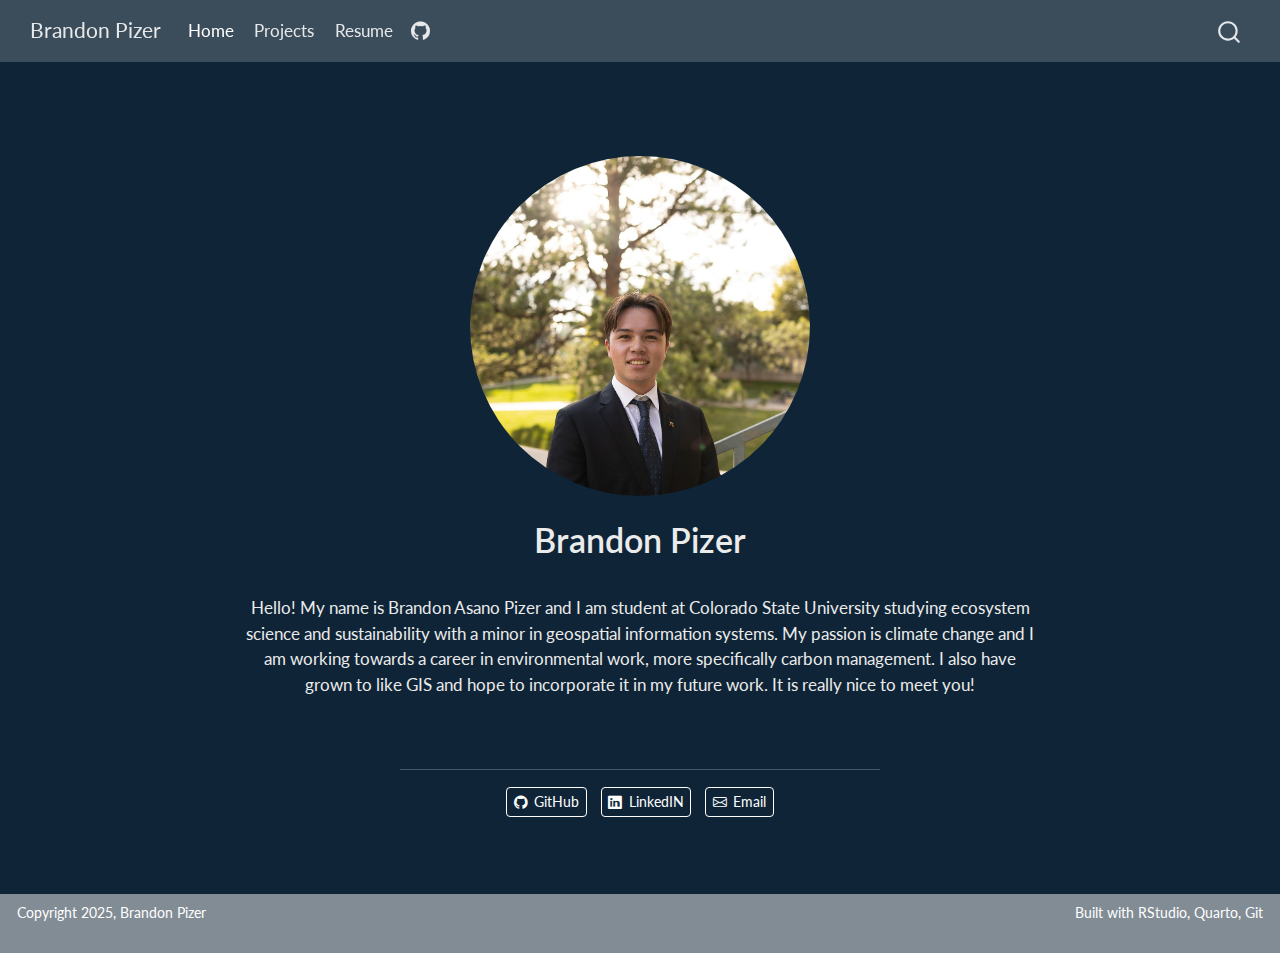
==== docs/index.html @ e33e81cc "Website Structure" ====
<!DOCTYPE html>
<html xmlns="http://www.w3.org/1999/xhtml" lang="en" xml:lang="en"><head>

<meta charset="utf-8">
<meta name="generator" content="quarto-1.5.57">

<meta name="viewport" content="width=device-width, initial-scale=1.0, user-scalable=yes">


<title>Brandon Pizer</title>
<style>
code{white-space: pre-wrap;}
span.smallcaps{font-variant: small-caps;}
div.columns{display: flex; gap: min(4vw, 1.5em);}
div.column{flex: auto; overflow-x: auto;}
div.hanging-indent{margin-left: 1.5em; text-indent: -1.5em;}
ul.task-list{list-style: none;}
ul.task-list li input[type="checkbox"] {
  width: 0.8em;
  margin: 0 0.8em 0.2em -1em; /* quarto-specific, see https://github.com/quarto-dev/quarto-cli/issues/4556 */ 
  vertical-align: middle;
}
</style>


<script src="site_libs/quarto-nav/quarto-nav.js"></script>
<script src="site_libs/quarto-nav/headroom.min.js"></script>
<script src="site_libs/clipboard/clipboard.min.js"></script>
<script src="site_libs/quarto-search/autocomplete.umd.js"></script>
<script src="site_libs/quarto-search/fuse.min.js"></script>
<script src="site_libs/quarto-search/quarto-search.js"></script>
<meta name="quarto:offset" content="./">
<script src="site_libs/quarto-html/quarto.js"></script>
<script src="site_libs/quarto-html/popper.min.js"></script>
<script src="site_libs/quarto-html/tippy.umd.min.js"></script>
<link href="site_libs/quarto-html/tippy.css" rel="stylesheet">
<link href="site_libs/quarto-html/quarto-syntax-highlighting-dark.css" rel="stylesheet" id="quarto-text-highlighting-styles">
<script src="site_libs/bootstrap/bootstrap.min.js"></script>
<link href="site_libs/bootstrap/bootstrap-icons.css" rel="stylesheet">
<link href="site_libs/bootstrap/bootstrap.min.css" rel="stylesheet" id="quarto-bootstrap" data-mode="dark">
<script id="quarto-search-options" type="application/json">{
  "location": "navbar",
  "copy-button": false,
  "collapse-after": 3,
  "panel-placement": "end",
  "type": "overlay",
  "limit": 50,
  "keyboard-shortcut": [
    "f",
    "/",
    "s"
  ],
  "show-item-context": false,
  "language": {
    "search-no-results-text": "No results",
    "search-matching-documents-text": "matching documents",
    "search-copy-link-title": "Copy link to search",
    "search-hide-matches-text": "Hide additional matches",
    "search-more-match-text": "more match in this document",
    "search-more-matches-text": "more matches in this document",
    "search-clear-button-title": "Clear",
    "search-text-placeholder": "",
    "search-detached-cancel-button-title": "Cancel",
    "search-submit-button-title": "Submit",
    "search-label": "Search"
  }
}</script>


<link rel="stylesheet" href="styles.css">
</head>

<body class="nav-fixed fullcontent">

<div id="quarto-search-results"></div>
  <header id="quarto-header" class="headroom fixed-top">
    <nav class="navbar navbar-expand-lg " data-bs-theme="dark">
      <div class="navbar-container container-fluid">
      <div class="navbar-brand-container mx-auto">
    <a class="navbar-brand" href="./index.html">
    <span class="navbar-title">Brandon Pizer</span>
    </a>
  </div>
            <div id="quarto-search" class="" title="Search"></div>
          <button class="navbar-toggler" type="button" data-bs-toggle="collapse" data-bs-target="#navbarCollapse" aria-controls="navbarCollapse" role="menu" aria-expanded="false" aria-label="Toggle navigation" onclick="if (window.quartoToggleHeadroom) { window.quartoToggleHeadroom(); }">
  <span class="navbar-toggler-icon"></span>
</button>
          <div class="collapse navbar-collapse" id="navbarCollapse">
            <ul class="navbar-nav navbar-nav-scroll me-auto">
  <li class="nav-item">
    <a class="nav-link active" href="./index.html" aria-current="page"> 
<span class="menu-text">Home</span></a>
  </li>  
  <li class="nav-item">
    <a class="nav-link" href="./projects.html"> 
<span class="menu-text">Projects</span></a>
  </li>  
  <li class="nav-item">
    <a class="nav-link" href="./docs/Brandon Pizer Resume 2025.pdf"> 
<span class="menu-text">Resume</span></a>
  </li>  
  <li class="nav-item compact">
    <a class="nav-link" href="https://github.com/brandonpizer"> <i class="bi bi-github" role="img">
</i> 
<span class="menu-text"></span></a>
  </li>  
</ul>
          </div> <!-- /navcollapse -->
            <div class="quarto-navbar-tools">
</div>
      </div> <!-- /container-fluid -->
    </nav>
</header>
<!-- content -->
<div id="quarto-content" class="quarto-container page-columns page-rows-contents page-layout-article page-navbar">
<!-- sidebar -->
<!-- margin-sidebar -->
    
<!-- main -->
<div class="quarto-about-jolla">
  <img src="img/Professional_Headshot.jpeg" class="about-image
  round " style="height: 20em; width: 20em;">
 <header id="title-block-header" class="quarto-title-block default">
<div class="quarto-title">
<h1 class="title">Brandon Pizer</h1>
</div>
<div class="quarto-title-meta">
  </div>
</header><main class="content" id="quarto-document-content">
<p>Hello! My name is Brandon Asano Pizer and I am student at Colorado State University studying ecosystem science and sustainability with a minor in geospatial information systems. My passion is climate change and I am working towards a career in environmental work, more specifically carbon management. I also have grown to like GIS and hope to incorporate it in my future work. It is really nice to meet you!</p>
<pre><code></code></pre>


</main> 
  <hr class="about-sep">
   <div class="about-links">
  <a href="https://github.com/brandonpizer" class="about-link" rel="" target="_blank">
    <i class="bi bi-github"></i>
     <span class="about-link-text">GitHub</span>
  </a>
  <a href="https://www.linkedin.com/in/brandon-pizer-750432325/" class="about-link" rel="" target="_blank">
    <i class="bi bi-linkedin"></i>
     <span class="about-link-text">LinkedIN</span>
  </a>
  <a href="mailto:brandonpizer08@gmail.com" class="about-link" rel="" target="">
    <i class="bi bi-envelope"></i>
     <span class="about-link-text">Email</span>
  </a>
</div>
</div>
 <!-- /main -->
<script id="quarto-html-after-body" type="application/javascript">
window.document.addEventListener("DOMContentLoaded", function (event) {
  const toggleBodyColorMode = (bsSheetEl) => {
    const mode = bsSheetEl.getAttribute("data-mode");
    const bodyEl = window.document.querySelector("body");
    if (mode === "dark") {
      bodyEl.classList.add("quarto-dark");
      bodyEl.classList.remove("quarto-light");
    } else {
      bodyEl.classList.add("quarto-light");
      bodyEl.classList.remove("quarto-dark");
    }
  }
  const toggleBodyColorPrimary = () => {
    const bsSheetEl = window.document.querySelector("link#quarto-bootstrap");
    if (bsSheetEl) {
      toggleBodyColorMode(bsSheetEl);
    }
  }
  toggleBodyColorPrimary();  
  const isCodeAnnotation = (el) => {
    for (const clz of el.classList) {
      if (clz.startsWith('code-annotation-')) {                     
        return true;
      }
    }
    return false;
  }
  const onCopySuccess = function(e) {
    // button target
    const button = e.trigger;
    // don't keep focus
    button.blur();
    // flash "checked"
    button.classList.add('code-copy-button-checked');
    var currentTitle = button.getAttribute("title");
    button.setAttribute("title", "Copied!");
    let tooltip;
    if (window.bootstrap) {
      button.setAttribute("data-bs-toggle", "tooltip");
      button.setAttribute("data-bs-placement", "left");
      button.setAttribute("data-bs-title", "Copied!");
      tooltip = new bootstrap.Tooltip(button, 
        { trigger: "manual", 
          customClass: "code-copy-button-tooltip",
          offset: [0, -8]});
      tooltip.show();    
    }
    setTimeout(function() {
      if (tooltip) {
        tooltip.hide();
        button.removeAttribute("data-bs-title");
        button.removeAttribute("data-bs-toggle");
        button.removeAttribute("data-bs-placement");
      }
      button.setAttribute("title", currentTitle);
      button.classList.remove('code-copy-button-checked');
    }, 1000);
    // clear code selection
    e.clearSelection();
  }
  const getTextToCopy = function(trigger) {
      const codeEl = trigger.previousElementSibling.cloneNode(true);
      for (const childEl of codeEl.children) {
        if (isCodeAnnotation(childEl)) {
          childEl.remove();
        }
      }
      return codeEl.innerText;
  }
  const clipboard = new window.ClipboardJS('.code-copy-button:not([data-in-quarto-modal])', {
    text: getTextToCopy
  });
  clipboard.on('success', onCopySuccess);
  if (window.document.getElementById('quarto-embedded-source-code-modal')) {
    // For code content inside modals, clipBoardJS needs to be initialized with a container option
    // TODO: Check when it could be a function (https://github.com/zenorocha/clipboard.js/issues/860)
    const clipboardModal = new window.ClipboardJS('.code-copy-button[data-in-quarto-modal]', {
      text: getTextToCopy,
      container: window.document.getElementById('quarto-embedded-source-code-modal')
    });
    clipboardModal.on('success', onCopySuccess);
  }
    var localhostRegex = new RegExp(/^(?:http|https):\/\/localhost\:?[0-9]*\//);
    var mailtoRegex = new RegExp(/^mailto:/);
      var filterRegex = new RegExp('/' + window.location.host + '/');
    var isInternal = (href) => {
        return filterRegex.test(href) || localhostRegex.test(href) || mailtoRegex.test(href);
    }
    // Inspect non-navigation links and adorn them if external
 	var links = window.document.querySelectorAll('a[href]:not(.nav-link):not(.navbar-brand):not(.toc-action):not(.sidebar-link):not(.sidebar-item-toggle):not(.pagination-link):not(.no-external):not([aria-hidden]):not(.dropdown-item):not(.quarto-navigation-tool):not(.about-link)');
    for (var i=0; i<links.length; i++) {
      const link = links[i];
      if (!isInternal(link.href)) {
        // undo the damage that might have been done by quarto-nav.js in the case of
        // links that we want to consider external
        if (link.dataset.originalHref !== undefined) {
          link.href = link.dataset.originalHref;
        }
      }
    }
  function tippyHover(el, contentFn, onTriggerFn, onUntriggerFn) {
    const config = {
      allowHTML: true,
      maxWidth: 500,
      delay: 100,
      arrow: false,
      appendTo: function(el) {
          return el.parentElement;
      },
      interactive: true,
      interactiveBorder: 10,
      theme: 'quarto',
      placement: 'bottom-start',
    };
    if (contentFn) {
      config.content = contentFn;
    }
    if (onTriggerFn) {
      config.onTrigger = onTriggerFn;
    }
    if (onUntriggerFn) {
      config.onUntrigger = onUntriggerFn;
    }
    window.tippy(el, config); 
  }
  const noterefs = window.document.querySelectorAll('a[role="doc-noteref"]');
  for (var i=0; i<noterefs.length; i++) {
    const ref = noterefs[i];
    tippyHover(ref, function() {
      // use id or data attribute instead here
      let href = ref.getAttribute('data-footnote-href') || ref.getAttribute('href');
      try { href = new URL(href).hash; } catch {}
      const id = href.replace(/^#\/?/, "");
      const note = window.document.getElementById(id);
      if (note) {
        return note.innerHTML;
      } else {
        return "";
      }
    });
  }
  const xrefs = window.document.querySelectorAll('a.quarto-xref');
  const processXRef = (id, note) => {
    // Strip column container classes
    const stripColumnClz = (el) => {
      el.classList.remove("page-full", "page-columns");
      if (el.children) {
        for (const child of el.children) {
          stripColumnClz(child);
        }
      }
    }
    stripColumnClz(note)
    if (id === null || id.startsWith('sec-')) {
      // Special case sections, only their first couple elements
      const container = document.createElement("div");
      if (note.children && note.children.length > 2) {
        container.appendChild(note.children[0].cloneNode(true));
        for (let i = 1; i < note.children.length; i++) {
          const child = note.children[i];
          if (child.tagName === "P" && child.innerText === "") {
            continue;
          } else {
            container.appendChild(child.cloneNode(true));
            break;
          }
        }
        if (window.Quarto?.typesetMath) {
          window.Quarto.typesetMath(container);
        }
        return container.innerHTML
      } else {
        if (window.Quarto?.typesetMath) {
          window.Quarto.typesetMath(note);
        }
        return note.innerHTML;
      }
    } else {
      // Remove any anchor links if they are present
      const anchorLink = note.querySelector('a.anchorjs-link');
      if (anchorLink) {
        anchorLink.remove();
      }
      if (window.Quarto?.typesetMath) {
        window.Quarto.typesetMath(note);
      }
      // TODO in 1.5, we should make sure this works without a callout special case
      if (note.classList.contains("callout")) {
        return note.outerHTML;
      } else {
        return note.innerHTML;
      }
    }
  }
  for (var i=0; i<xrefs.length; i++) {
    const xref = xrefs[i];
    tippyHover(xref, undefined, function(instance) {
      instance.disable();
      let url = xref.getAttribute('href');
      let hash = undefined; 
      if (url.startsWith('#')) {
        hash = url;
      } else {
        try { hash = new URL(url).hash; } catch {}
      }
      if (hash) {
        const id = hash.replace(/^#\/?/, "");
        const note = window.document.getElementById(id);
        if (note !== null) {
          try {
            const html = processXRef(id, note.cloneNode(true));
            instance.setContent(html);
          } finally {
            instance.enable();
            instance.show();
          }
        } else {
          // See if we can fetch this
          fetch(url.split('#')[0])
          .then(res => res.text())
          .then(html => {
            const parser = new DOMParser();
            const htmlDoc = parser.parseFromString(html, "text/html");
            const note = htmlDoc.getElementById(id);
            if (note !== null) {
              const html = processXRef(id, note);
              instance.setContent(html);
            } 
          }).finally(() => {
            instance.enable();
            instance.show();
          });
        }
      } else {
        // See if we can fetch a full url (with no hash to target)
        // This is a special case and we should probably do some content thinning / targeting
        fetch(url)
        .then(res => res.text())
        .then(html => {
          const parser = new DOMParser();
          const htmlDoc = parser.parseFromString(html, "text/html");
          const note = htmlDoc.querySelector('main.content');
          if (note !== null) {
            // This should only happen for chapter cross references
            // (since there is no id in the URL)
            // remove the first header
            if (note.children.length > 0 && note.children[0].tagName === "HEADER") {
              note.children[0].remove();
            }
            const html = processXRef(null, note);
            instance.setContent(html);
          } 
        }).finally(() => {
          instance.enable();
          instance.show();
        });
      }
    }, function(instance) {
    });
  }
      let selectedAnnoteEl;
      const selectorForAnnotation = ( cell, annotation) => {
        let cellAttr = 'data-code-cell="' + cell + '"';
        let lineAttr = 'data-code-annotation="' +  annotation + '"';
        const selector = 'span[' + cellAttr + '][' + lineAttr + ']';
        return selector;
      }
      const selectCodeLines = (annoteEl) => {
        const doc = window.document;
        const targetCell = annoteEl.getAttribute("data-target-cell");
        const targetAnnotation = annoteEl.getAttribute("data-target-annotation");
        const annoteSpan = window.document.querySelector(selectorForAnnotation(targetCell, targetAnnotation));
        const lines = annoteSpan.getAttribute("data-code-lines").split(",");
        const lineIds = lines.map((line) => {
          return targetCell + "-" + line;
        })
        let top = null;
        let height = null;
        let parent = null;
        if (lineIds.length > 0) {
            //compute the position of the single el (top and bottom and make a div)
            const el = window.document.getElementById(lineIds[0]);
            top = el.offsetTop;
            height = el.offsetHeight;
            parent = el.parentElement.parentElement;
          if (lineIds.length > 1) {
            const lastEl = window.document.getElementById(lineIds[lineIds.length - 1]);
            const bottom = lastEl.offsetTop + lastEl.offsetHeight;
            height = bottom - top;
          }
          if (top !== null && height !== null && parent !== null) {
            // cook up a div (if necessary) and position it 
            let div = window.document.getElementById("code-annotation-line-highlight");
            if (div === null) {
              div = window.document.createElement("div");
              div.setAttribute("id", "code-annotation-line-highlight");
              div.style.position = 'absolute';
              parent.appendChild(div);
            }
            div.style.top = top - 2 + "px";
            div.style.height = height + 4 + "px";
            div.style.left = 0;
            let gutterDiv = window.document.getElementById("code-annotation-line-highlight-gutter");
            if (gutterDiv === null) {
              gutterDiv = window.document.createElement("div");
              gutterDiv.setAttribute("id", "code-annotation-line-highlight-gutter");
              gutterDiv.style.position = 'absolute';
              const codeCell = window.document.getElementById(targetCell);
              const gutter = codeCell.querySelector('.code-annotation-gutter');
              gutter.appendChild(gutterDiv);
            }
            gutterDiv.style.top = top - 2 + "px";
            gutterDiv.style.height = height + 4 + "px";
          }
          selectedAnnoteEl = annoteEl;
        }
      };
      const unselectCodeLines = () => {
        const elementsIds = ["code-annotation-line-highlight", "code-annotation-line-highlight-gutter"];
        elementsIds.forEach((elId) => {
          const div = window.document.getElementById(elId);
          if (div) {
            div.remove();
          }
        });
        selectedAnnoteEl = undefined;
      };
        // Handle positioning of the toggle
    window.addEventListener(
      "resize",
      throttle(() => {
        elRect = undefined;
        if (selectedAnnoteEl) {
          selectCodeLines(selectedAnnoteEl);
        }
      }, 10)
    );
    function throttle(fn, ms) {
    let throttle = false;
    let timer;
      return (...args) => {
        if(!throttle) { // first call gets through
            fn.apply(this, args);
            throttle = true;
        } else { // all the others get throttled
            if(timer) clearTimeout(timer); // cancel #2
            timer = setTimeout(() => {
              fn.apply(this, args);
              timer = throttle = false;
            }, ms);
        }
      };
    }
      // Attach click handler to the DT
      const annoteDls = window.document.querySelectorAll('dt[data-target-cell]');
      for (const annoteDlNode of annoteDls) {
        annoteDlNode.addEventListener('click', (event) => {
          const clickedEl = event.target;
          if (clickedEl !== selectedAnnoteEl) {
            unselectCodeLines();
            const activeEl = window.document.querySelector('dt[data-target-cell].code-annotation-active');
            if (activeEl) {
              activeEl.classList.remove('code-annotation-active');
            }
            selectCodeLines(clickedEl);
            clickedEl.classList.add('code-annotation-active');
          } else {
            // Unselect the line
            unselectCodeLines();
            clickedEl.classList.remove('code-annotation-active');
          }
        });
      }
  const findCites = (el) => {
    const parentEl = el.parentElement;
    if (parentEl) {
      const cites = parentEl.dataset.cites;
      if (cites) {
        return {
          el,
          cites: cites.split(' ')
        };
      } else {
        return findCites(el.parentElement)
      }
    } else {
      return undefined;
    }
  };
  var bibliorefs = window.document.querySelectorAll('a[role="doc-biblioref"]');
  for (var i=0; i<bibliorefs.length; i++) {
    const ref = bibliorefs[i];
    const citeInfo = findCites(ref);
    if (citeInfo) {
      tippyHover(citeInfo.el, function() {
        var popup = window.document.createElement('div');
        citeInfo.cites.forEach(function(cite) {
          var citeDiv = window.document.createElement('div');
          citeDiv.classList.add('hanging-indent');
          citeDiv.classList.add('csl-entry');
          var biblioDiv = window.document.getElementById('ref-' + cite);
          if (biblioDiv) {
            citeDiv.innerHTML = biblioDiv.innerHTML;
          }
          popup.appendChild(citeDiv);
        });
        return popup.innerHTML;
      });
    }
  }
});
</script>
</div> <!-- /content -->
<footer class="footer">
  <div class="nav-footer">
    <div class="nav-footer-left">
<p>Copyright 2025, Brandon Pizer</p>
</div>   
    <div class="nav-footer-center">
      &nbsp;
    </div>
    <div class="nav-footer-right">
<p>Built with RStudio, Quarto, Git</p>
</div>
  </div>
</footer>




</body></html>
---- docs/site_libs/quarto-html/tippy.css ----
.tippy-box[data-animation=fade][data-state=hidden]{opacity:0}[data-tippy-root]{max-width:calc(100vw - 10px)}.tippy-box{position:relative;background-color:#333;color:#fff;border-radius:4px;font-size:14px;line-height:1.4;white-space:normal;outline:0;transition-property:transform,visibility,opacity}.tippy-box[data-placement^=top]>.tippy-arrow{bottom:0}.tippy-box[data-placement^=top]>.tippy-arrow:before{bottom:-7px;left:0;border-width:8px 8px 0;border-top-color:initial;transform-origin:center top}.tippy-box[data-placement^=bottom]>.tippy-arrow{top:0}.tippy-box[data-placement^=bottom]>.tippy-arrow:before{top:-7px;left:0;border-width:0 8px 8px;border-bottom-color:initial;transform-origin:center bottom}.tippy-box[data-placement^=left]>.tippy-arrow{right:0}.tippy-box[data-placement^=left]>.tippy-arrow:before{border-width:8px 0 8px 8px;border-left-color:initial;right:-7px;transform-origin:center left}.tippy-box[data-placement^=right]>.tippy-arrow{left:0}.tippy-box[data-placement^=right]>.tippy-arrow:before{left:-7px;border-width:8px 8px 8px 0;border-right-color:initial;transform-origin:center right}.tippy-box[data-inertia][data-state=visible]{transition-timing-function:cubic-bezier(.54,1.5,.38,1.11)}.tippy-arrow{width:16px;height:16px;color:#333}.tippy-arrow:before{content:"";position:absolute;border-color:transparent;border-style:solid}.tippy-content{position:relative;padding:5px 9px;z-index:1}
---- docs/site_libs/quarto-html/quarto-syntax-highlighting-dark.css ----
/* quarto syntax highlight colors */
:root {
  --quarto-hl-al-color: #f07178;
  --quarto-hl-an-color: #d4d0ab;
  --quarto-hl-at-color: #00e0e0;
  --quarto-hl-bn-color: #d4d0ab;
  --quarto-hl-bu-color: #abe338;
  --quarto-hl-ch-color: #abe338;
  --quarto-hl-co-color: #f8f8f2;
  --quarto-hl-cv-color: #ffd700;
  --quarto-hl-cn-color: #ffd700;
  --quarto-hl-cf-color: #ffa07a;
  --quarto-hl-dt-color: #ffa07a;
  --quarto-hl-dv-color: #d4d0ab;
  --quarto-hl-do-color: #f8f8f2;
  --quarto-hl-er-color: #f07178;
  --quarto-hl-ex-color: #00e0e0;
  --quarto-hl-fl-color: #d4d0ab;
  --quarto-hl-fu-color: #ffa07a;
  --quarto-hl-im-color: #abe338;
  --quarto-hl-in-color: #d4d0ab;
  --quarto-hl-kw-color: #ffa07a;
  --quarto-hl-op-color: #ffa07a;
  --quarto-hl-ot-color: #00e0e0;
  --quarto-hl-pp-color: #dcc6e0;
  --quarto-hl-re-color: #00e0e0;
  --quarto-hl-sc-color: #abe338;
  --quarto-hl-ss-color: #abe338;
  --quarto-hl-st-color: #abe338;
  --quarto-hl-va-color: #00e0e0;
  --quarto-hl-vs-color: #abe338;
  --quarto-hl-wa-color: #dcc6e0;
}

/* other quarto variables */
:root {
  --quarto-font-monospace: SFMono-Regular, Menlo, Monaco, Consolas, "Liberation Mono", "Courier New", monospace;
}

code span.al {
  background-color: #2a0f15;
  font-weight: bold;
  color: #f07178;
}

code span.an {
  color: #d4d0ab;
}

code span.at {
  color: #00e0e0;
}

code span.bn {
  color: #d4d0ab;
}

code span.bu {
  color: #abe338;
}

code span.ch {
  color: #abe338;
}

code span.co {
  font-style: italic;
  color: #f8f8f2;
}

code span.cv {
  color: #ffd700;
}

code span.cn {
  color: #ffd700;
}

code span.cf {
  font-weight: bold;
  color: #ffa07a;
}

code span.dt {
  color: #ffa07a;
}

code span.dv {
  color: #d4d0ab;
}

code span.do {
  color: #f8f8f2;
}

code span.er {
  color: #f07178;
  text-decoration: underline;
}

code span.ex {
  font-weight: bold;
  color: #00e0e0;
}

code span.fl {
  color: #d4d0ab;
}

code span.fu {
  color: #ffa07a;
}

code span.im {
  color: #abe338;
}

code span.in {
  color: #d4d0ab;
}

code span.kw {
  font-weight: bold;
  color: #ffa07a;
}

pre > code.sourceCode > span {
  color: #f8f8f2;
}

code span {
  color: #f8f8f2;
}

code.sourceCode > span {
  color: #f8f8f2;
}

div.sourceCode,
div.sourceCode pre.sourceCode {
  color: #f8f8f2;
}

code span.op {
  color: #ffa07a;
}

code span.ot {
  color: #00e0e0;
}

code span.pp {
  color: #dcc6e0;
}

code span.re {
  background-color: #f8f8f2;
  color: #00e0e0;
}

code span.sc {
  color: #abe338;
}

code span.ss {
  color: #abe338;
}

code span.st {
  color: #abe338;
}

code span.va {
  color: #00e0e0;
}

code span.vs {
  color: #abe338;
}

code span.wa {
  color: #dcc6e0;
}

.prevent-inlining {
  content: "</";
}

/*# sourceMappingURL=935a306eefa94366c21e1a970dddb765.css.map */
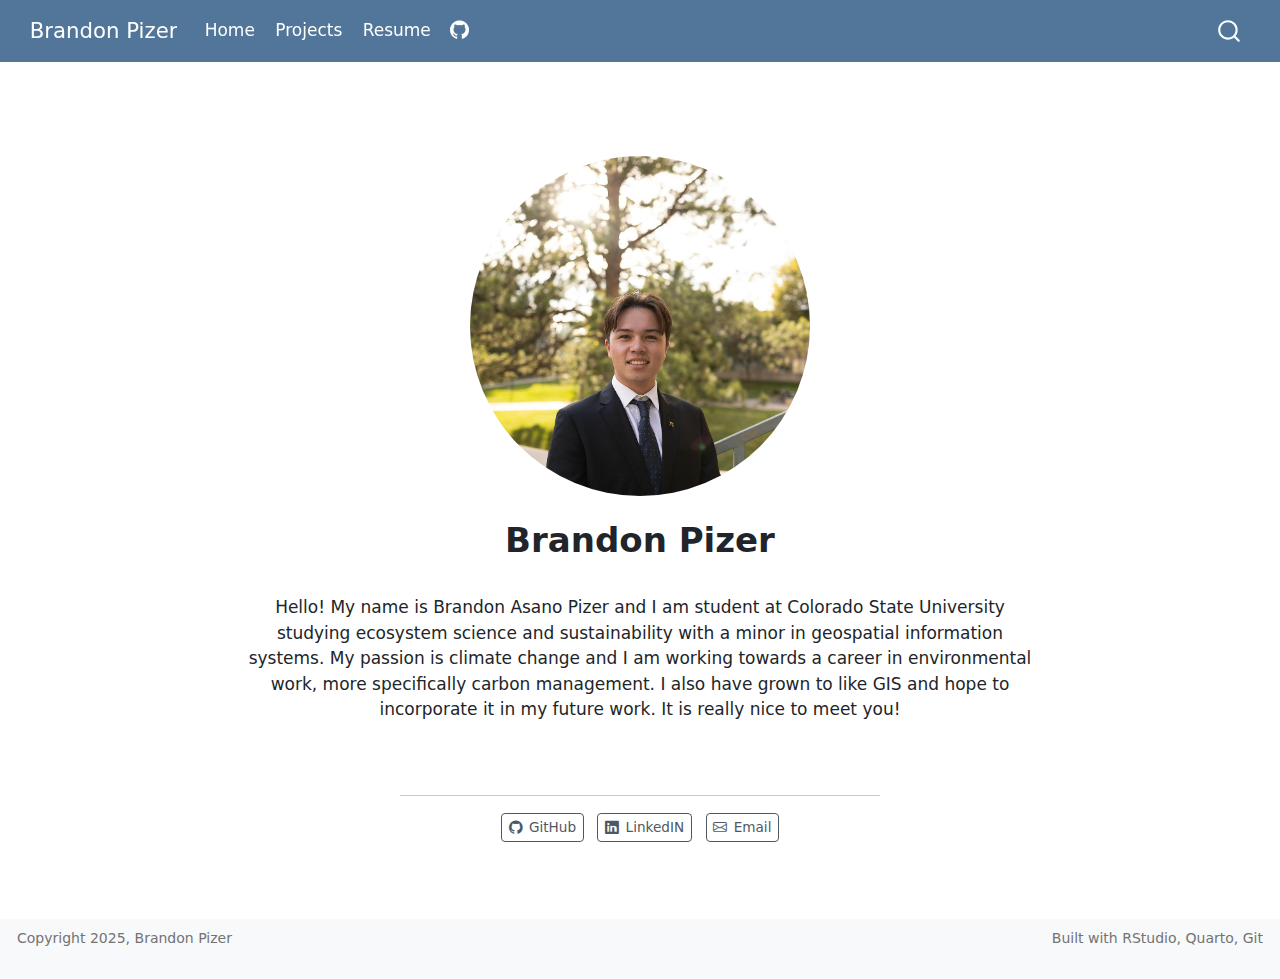
==== commit ae9b5125: "Website Structure" ====
--- a/docs/index.html
+++ b/docs/index.html
@@ -34,10 +34,10 @@
 <script src="site_libs/quarto-html/popper.min.js"></script>
 <script src="site_libs/quarto-html/tippy.umd.min.js"></script>
 <link href="site_libs/quarto-html/tippy.css" rel="stylesheet">
-<link href="site_libs/quarto-html/quarto-syntax-highlighting-dark.css" rel="stylesheet" id="quarto-text-highlighting-styles">
+<link href="site_libs/quarto-html/quarto-syntax-highlighting.css" rel="stylesheet" id="quarto-text-highlighting-styles">
 <script src="site_libs/bootstrap/bootstrap.min.js"></script>
 <link href="site_libs/bootstrap/bootstrap-icons.css" rel="stylesheet">
-<link href="site_libs/bootstrap/bootstrap.min.css" rel="stylesheet" id="quarto-bootstrap" data-mode="dark">
+<link href="site_libs/bootstrap/bootstrap.min.css" rel="stylesheet" id="quarto-bootstrap" data-mode="light">
 <script id="quarto-search-options" type="application/json">{
   "location": "navbar",
   "copy-button": false,
@@ -67,7 +67,6 @@
 }</script>
 
 
-<link rel="stylesheet" href="styles.css">
 </head>
 
 <body class="nav-fixed fullcontent">
--- a/docs/site_libs/quarto-html/quarto-syntax-highlighting.css
+++ b/docs/site_libs/quarto-html/quarto-syntax-highlighting.css
@@ -0,0 +1,205 @@
+/* quarto syntax highlight colors */
+:root {
+  --quarto-hl-ot-color: #003B4F;
+  --quarto-hl-at-color: #657422;
+  --quarto-hl-ss-color: #20794D;
+  --quarto-hl-an-color: #5E5E5E;
+  --quarto-hl-fu-color: #4758AB;
+  --quarto-hl-st-color: #20794D;
+  --quarto-hl-cf-color: #003B4F;
+  --quarto-hl-op-color: #5E5E5E;
+  --quarto-hl-er-color: #AD0000;
+  --quarto-hl-bn-color: #AD0000;
+  --quarto-hl-al-color: #AD0000;
+  --quarto-hl-va-color: #111111;
+  --quarto-hl-bu-color: inherit;
+  --quarto-hl-ex-color: inherit;
+  --quarto-hl-pp-color: #AD0000;
+  --quarto-hl-in-color: #5E5E5E;
+  --quarto-hl-vs-color: #20794D;
+  --quarto-hl-wa-color: #5E5E5E;
+  --quarto-hl-do-color: #5E5E5E;
+  --quarto-hl-im-color: #00769E;
+  --quarto-hl-ch-color: #20794D;
+  --quarto-hl-dt-color: #AD0000;
+  --quarto-hl-fl-color: #AD0000;
+  --quarto-hl-co-color: #5E5E5E;
+  --quarto-hl-cv-color: #5E5E5E;
+  --quarto-hl-cn-color: #8f5902;
+  --quarto-hl-sc-color: #5E5E5E;
+  --quarto-hl-dv-color: #AD0000;
+  --quarto-hl-kw-color: #003B4F;
+}
+
+/* other quarto variables */
+:root {
+  --quarto-font-monospace: SFMono-Regular, Menlo, Monaco, Consolas, "Liberation Mono", "Courier New", monospace;
+}
+
+pre > code.sourceCode > span {
+  color: #003B4F;
+}
+
+code span {
+  color: #003B4F;
+}
+
+code.sourceCode > span {
+  color: #003B4F;
+}
+
+div.sourceCode,
+div.sourceCode pre.sourceCode {
+  color: #003B4F;
+}
+
+code span.ot {
+  color: #003B4F;
+  font-style: inherit;
+}
+
+code span.at {
+  color: #657422;
+  font-style: inherit;
+}
+
+code span.ss {
+  color: #20794D;
+  font-style: inherit;
+}
+
+code span.an {
+  color: #5E5E5E;
+  font-style: inherit;
+}
+
+code span.fu {
+  color: #4758AB;
+  font-style: inherit;
+}
+
+code span.st {
+  color: #20794D;
+  font-style: inherit;
+}
+
+code span.cf {
+  color: #003B4F;
+  font-weight: bold;
+  font-style: inherit;
+}
+
+code span.op {
+  color: #5E5E5E;
+  font-style: inherit;
+}
+
+code span.er {
+  color: #AD0000;
+  font-style: inherit;
+}
+
+code span.bn {
+  color: #AD0000;
+  font-style: inherit;
+}
+
+code span.al {
+  color: #AD0000;
+  font-style: inherit;
+}
+
+code span.va {
+  color: #111111;
+  font-style: inherit;
+}
+
+code span.bu {
+  font-style: inherit;
+}
+
+code span.ex {
+  font-style: inherit;
+}
+
+code span.pp {
+  color: #AD0000;
+  font-style: inherit;
+}
+
+code span.in {
+  color: #5E5E5E;
+  font-style: inherit;
+}
+
+code span.vs {
+  color: #20794D;
+  font-style: inherit;
+}
+
+code span.wa {
+  color: #5E5E5E;
+  font-style: italic;
+}
+
+code span.do {
+  color: #5E5E5E;
+  font-style: italic;
+}
+
+code span.im {
+  color: #00769E;
+  font-style: inherit;
+}
+
+code span.ch {
+  color: #20794D;
+  font-style: inherit;
+}
+
+code span.dt {
+  color: #AD0000;
+  font-style: inherit;
+}
+
+code span.fl {
+  color: #AD0000;
+  font-style: inherit;
+}
+
+code span.co {
+  color: #5E5E5E;
+  font-style: inherit;
+}
+
+code span.cv {
+  color: #5E5E5E;
+  font-style: italic;
+}
+
+code span.cn {
+  color: #8f5902;
+  font-style: inherit;
+}
+
+code span.sc {
+  color: #5E5E5E;
+  font-style: inherit;
+}
+
+code span.dv {
+  color: #AD0000;
+  font-style: inherit;
+}
+
+code span.kw {
+  color: #003B4F;
+  font-weight: bold;
+  font-style: inherit;
+}
+
+.prevent-inlining {
+  content: "</";
+}
+
+/*# sourceMappingURL=debc5d5d77c3f9108843748ff7464032.css.map */
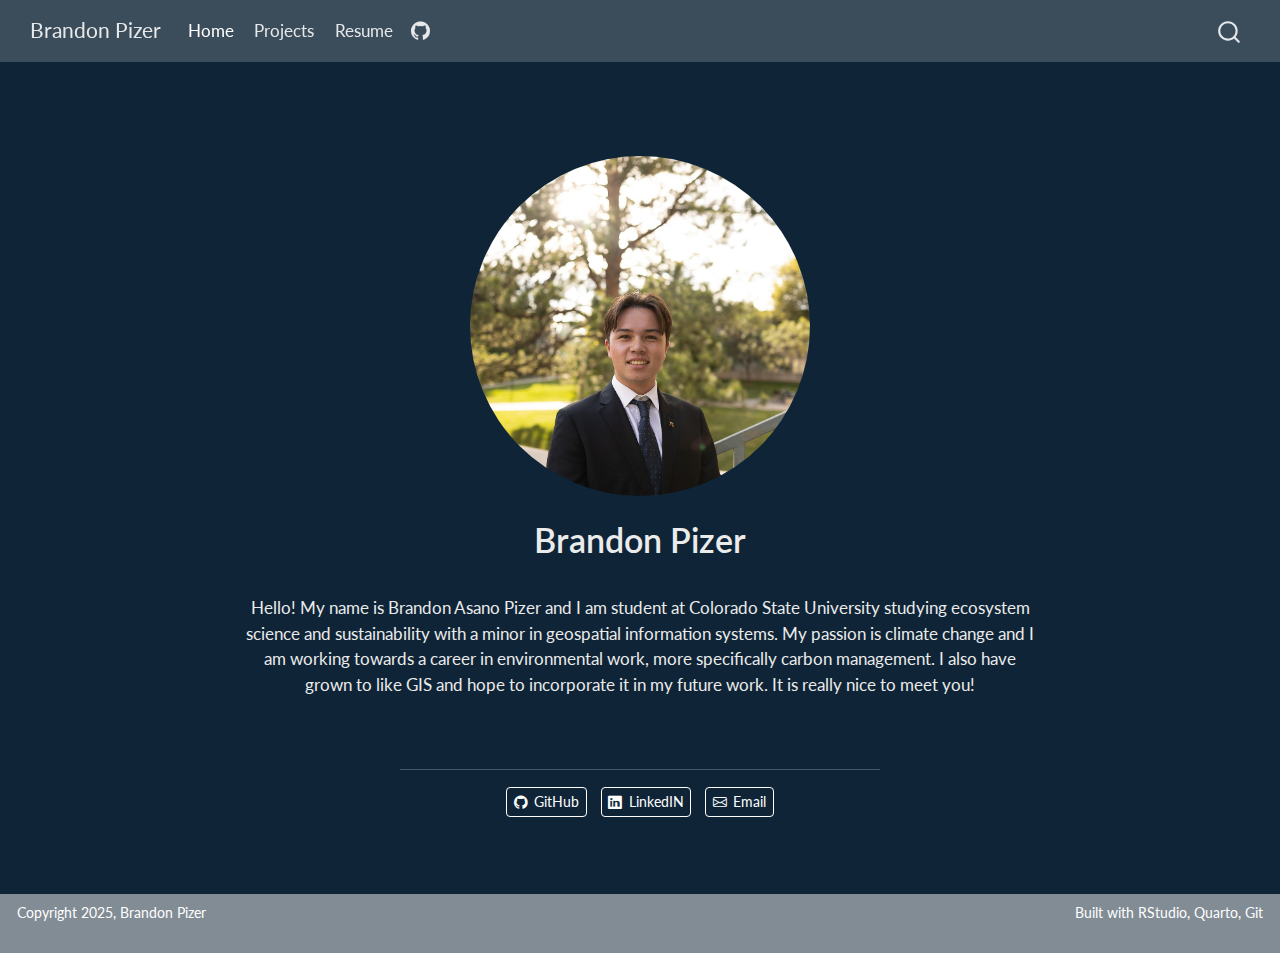
==== commit 27c8f7f7: "Website Structure" ====
--- a/docs/index.html
+++ b/docs/index.html
@@ -30,14 +30,15 @@
 <script src="site_libs/quarto-search/fuse.min.js"></script>
 <script src="site_libs/quarto-search/quarto-search.js"></script>
 <meta name="quarto:offset" content="./">
+<link href="./img/icon_image.jpg" rel="icon" type="image/jpeg">
 <script src="site_libs/quarto-html/quarto.js"></script>
 <script src="site_libs/quarto-html/popper.min.js"></script>
 <script src="site_libs/quarto-html/tippy.umd.min.js"></script>
 <link href="site_libs/quarto-html/tippy.css" rel="stylesheet">
-<link href="site_libs/quarto-html/quarto-syntax-highlighting.css" rel="stylesheet" id="quarto-text-highlighting-styles">
+<link href="site_libs/quarto-html/quarto-syntax-highlighting-dark.css" rel="stylesheet" id="quarto-text-highlighting-styles">
 <script src="site_libs/bootstrap/bootstrap.min.js"></script>
 <link href="site_libs/bootstrap/bootstrap-icons.css" rel="stylesheet">
-<link href="site_libs/bootstrap/bootstrap.min.css" rel="stylesheet" id="quarto-bootstrap" data-mode="light">
+<link href="site_libs/bootstrap/bootstrap.min.css" rel="stylesheet" id="quarto-bootstrap" data-mode="dark">
 <script id="quarto-search-options" type="application/json">{
   "location": "navbar",
   "copy-button": false,
--- a/docs/site_libs/quarto-html/quarto-syntax-highlighting-dark.css
+++ b/docs/site_libs/quarto-html/quarto-syntax-highlighting-dark.css
@@ -0,0 +1,189 @@
+/* quarto syntax highlight colors */
+:root {
+  --quarto-hl-al-color: #f07178;
+  --quarto-hl-an-color: #d4d0ab;
+  --quarto-hl-at-color: #00e0e0;
+  --quarto-hl-bn-color: #d4d0ab;
+  --quarto-hl-bu-color: #abe338;
+  --quarto-hl-ch-color: #abe338;
+  --quarto-hl-co-color: #f8f8f2;
+  --quarto-hl-cv-color: #ffd700;
+  --quarto-hl-cn-color: #ffd700;
+  --quarto-hl-cf-color: #ffa07a;
+  --quarto-hl-dt-color: #ffa07a;
+  --quarto-hl-dv-color: #d4d0ab;
+  --quarto-hl-do-color: #f8f8f2;
+  --quarto-hl-er-color: #f07178;
+  --quarto-hl-ex-color: #00e0e0;
+  --quarto-hl-fl-color: #d4d0ab;
+  --quarto-hl-fu-color: #ffa07a;
+  --quarto-hl-im-color: #abe338;
+  --quarto-hl-in-color: #d4d0ab;
+  --quarto-hl-kw-color: #ffa07a;
+  --quarto-hl-op-color: #ffa07a;
+  --quarto-hl-ot-color: #00e0e0;
+  --quarto-hl-pp-color: #dcc6e0;
+  --quarto-hl-re-color: #00e0e0;
+  --quarto-hl-sc-color: #abe338;
+  --quarto-hl-ss-color: #abe338;
+  --quarto-hl-st-color: #abe338;
+  --quarto-hl-va-color: #00e0e0;
+  --quarto-hl-vs-color: #abe338;
+  --quarto-hl-wa-color: #dcc6e0;
+}
+
+/* other quarto variables */
+:root {
+  --quarto-font-monospace: SFMono-Regular, Menlo, Monaco, Consolas, "Liberation Mono", "Courier New", monospace;
+}
+
+code span.al {
+  background-color: #2a0f15;
+  font-weight: bold;
+  color: #f07178;
+}
+
+code span.an {
+  color: #d4d0ab;
+}
+
+code span.at {
+  color: #00e0e0;
+}
+
+code span.bn {
+  color: #d4d0ab;
+}
+
+code span.bu {
+  color: #abe338;
+}
+
+code span.ch {
+  color: #abe338;
+}
+
+code span.co {
+  font-style: italic;
+  color: #f8f8f2;
+}
+
+code span.cv {
+  color: #ffd700;
+}
+
+code span.cn {
+  color: #ffd700;
+}
+
+code span.cf {
+  font-weight: bold;
+  color: #ffa07a;
+}
+
+code span.dt {
+  color: #ffa07a;
+}
+
+code span.dv {
+  color: #d4d0ab;
+}
+
+code span.do {
+  color: #f8f8f2;
+}
+
+code span.er {
+  color: #f07178;
+  text-decoration: underline;
+}
+
+code span.ex {
+  font-weight: bold;
+  color: #00e0e0;
+}
+
+code span.fl {
+  color: #d4d0ab;
+}
+
+code span.fu {
+  color: #ffa07a;
+}
+
+code span.im {
+  color: #abe338;
+}
+
+code span.in {
+  color: #d4d0ab;
+}
+
+code span.kw {
+  font-weight: bold;
+  color: #ffa07a;
+}
+
+pre > code.sourceCode > span {
+  color: #f8f8f2;
+}
+
+code span {
+  color: #f8f8f2;
+}
+
+code.sourceCode > span {
+  color: #f8f8f2;
+}
+
+div.sourceCode,
+div.sourceCode pre.sourceCode {
+  color: #f8f8f2;
+}
+
+code span.op {
+  color: #ffa07a;
+}
+
+code span.ot {
+  color: #00e0e0;
+}
+
+code span.pp {
+  color: #dcc6e0;
+}
+
+code span.re {
+  background-color: #f8f8f2;
+  color: #00e0e0;
+}
+
+code span.sc {
+  color: #abe338;
+}
+
+code span.ss {
+  color: #abe338;
+}
+
+code span.st {
+  color: #abe338;
+}
+
+code span.va {
+  color: #00e0e0;
+}
+
+code span.vs {
+  color: #abe338;
+}
+
+code span.wa {
+  color: #dcc6e0;
+}
+
+.prevent-inlining {
+  content: "</";
+}
+
+/*# sourceMappingURL=935a306eefa94366c21e1a970dddb765.css.map */
